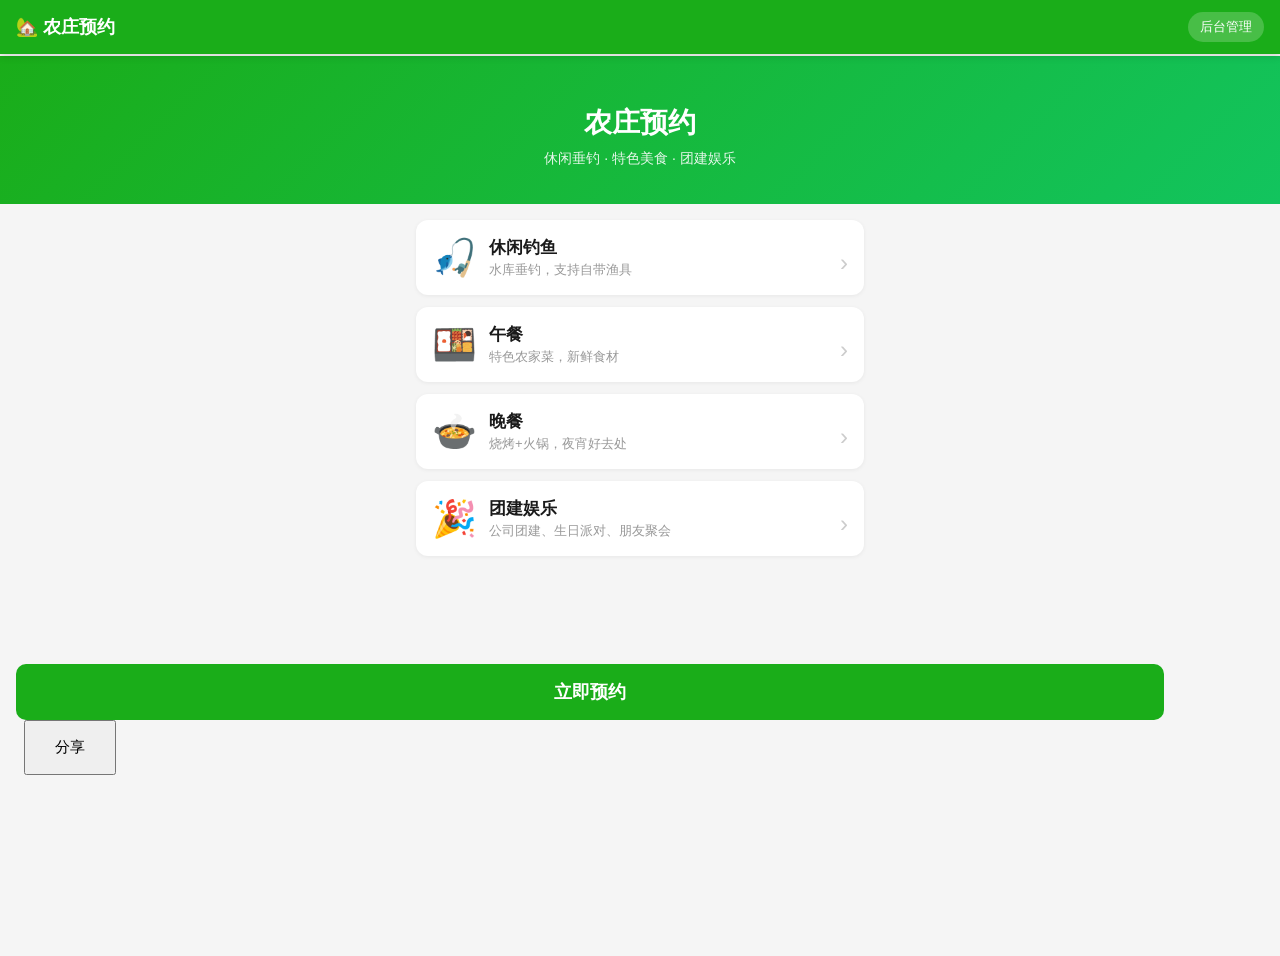
==== index.html @ 9e1952f4 "Add files via upload" ====
<!DOCTYPE html>
<html lang="zh-CN">
<head>
<meta charset="UTF-8">
<meta name="viewport" content="width=device-width,initial-scale=1,maximum-scale=1,user-scalable=no">
<title>农庄预约</title>
<link rel="stylesheet" href="css/style.css">
</head>
<body>

<!-- 导航栏 -->
<nav class="navbar">
  <div class="nav-title">🏡 农庄预约</div>
  <div class="nav-right">
    <button class="nav-btn" onclick="location.href='admin.html'">后台管理</button>
  </div>
</nav>

<!-- Hero -->
<div class="hero">
  <h1>农庄预约</h1>
  <p>休闲垂钓 · 特色美食 · 团建娱乐</p>
</div>

<div class="container" id="serviceList">
  <!-- 服务卡片由 JS 动态生成 -->
</div>

<!-- 底部预约按钮 + 分享按钮 -->
<div style="padding:16px;" id="bookBtnWrap">
  <button class="btn-primary" style="font-size:18px;padding:16px 0;width:calc(100% - 100px);" onclick="location.href='booking.html'">立即预约</button>
  <button class="btn-secondary" style="font-size:15px;padding:16px 0;width:92px;margin-left:8px;" onclick="sharePage()">分享</button>
</div>

<!-- 分享弹窗 -->
<div id="shareModal" style="display:none;position:fixed;inset:0;background:rgba(0,0,0,0.5);z-index:999;align-items:center;justify-content:center;">
  <div style="background:#fff;border-radius:16px;padding:24px;max-width:380px;width:90%;position:relative;">
    <div style="font-size:17px;font-weight:700;margin-bottom:16px;">分享给朋友</div>
    <div style="margin-bottom:12px;">
      <div style="font-size:13px;color:#999;margin-bottom:6px;">复制链接发给朋友，打开即可预约</div>
      <input id="shareUrlInput" type="text" style="width:100%;padding:10px 12px;border:1px solid #e0e0e0;border-radius:8px;font-size:13px;box-sizing:border-box;" readonly>
    </div>
    <button class="btn-primary" style="width:100%;margin-bottom:8px;" onclick="copyShareUrl()">复制链接</button>
    <button class="btn-secondary" style="width:100%;" onclick="document.getElementById('shareModal').style.display='none'">取消</button>
  </div>
</div>

<!-- 图片预览遮罩 -->
<div class="img-preview-mask" id="imgPreviewMask" style="display:none;" onclick="closeImagePreview()">
  <img id="imgPreviewImg" src="" alt="预览">
</div>

<script src="js/data.js"></script>
<script>
(function(){
  const services = getServices();
  const container = document.getElementById('serviceList');

  // 处理服务数据：提取菜品图片
  const processed = services.map(function(svc) {
    const dishImages = [];
    const allDishImgUrls = [];
    if (svc.menuCategories && svc.menuCategories.length > 0) {
      svc.menuCategories.forEach(function(cat) {
        (cat.items || []).forEach(function(item) {
          if (item.image) {
            dishImages.push({ name: item.name, price: item.price, image: item.image });
            allDishImgUrls.push(item.image);
          }
        });
      });
    }
    return Object.assign({}, svc, {
      _dishImages: dishImages,
      _dishImgUrls: allDishImgUrls
    });
  });

  // 渲染卡片
  let html = '';
  processed.forEach(function(svc) {
    html += '<div class="card" onclick="goToBooking(\'' + svc.id + '\')">';

    // 卡片头部
    html += '<div class="card-left">';
    html += '  <span class="card-icon">' + (svc.icon || '📌') + '</span>';
    html += '  <div class="card-info">';
    html += '    <span class="card-name">' + svc.name + '</span>';
    html += '    <span class="card-desc">' + (svc.desc || '') + '</span>';
    html += '  </div>';
    html += '</div>';
    html += '<span class="card-arrow">›</span>';

    // 场地图片（服务图片）
    if (svc.images && svc.images.length > 0) {
      html += '<div class="card-img-section" onclick="event.stopPropagation()">';
      html += '  <div class="img-section-title">场地图片</div>';
      html += '  <div class="card-img-scroll">';
      html += '    <div class="card-img-list">';
      svc.images.forEach(function(imgUrl) {
        const escaped = imgUrl.replace(/"/g, '&quot;');
        html += '<img class="card-img" src="' + imgUrl + '" alt="场地图片" onclick="event.stopPropagation();previewImage(' + "'" + escaped + "'," + JSON.stringify(svc.images).replace(/"/g, '&quot;') + ')">';
      });
      html += '    </div>';
      html += '  </div>';
      html += '</div>';
    }

    // 菜品图片
    if (svc._dishImages && svc._dishImages.length > 0) {
      html += '<div class="card-dish-section" onclick="event.stopPropagation()">';
      html += '  <div class="card-dish-label">推荐菜品</div>';
      html += '  <div class="card-dish-scroll">';
      html += '    <div class="card-dish-list">';
      svc._dishImages.forEach(function(dish) {
        const escapedUrl = dish.image.replace(/"/g, '&quot;');
        const escapedName = (dish.name || '').replace(/"/g, '&quot;');
        html += '<div class="card-dish-item">';
        html += '  <img class="card-dish-img" src="' + dish.image + '" alt="' + escapedName + '" onclick="event.stopPropagation();previewImage(' + "'" + escapedUrl + "'," + JSON.stringify(svc._dishImgUrls).replace(/"/g, '&quot;') + ')">';
        html += '  <span class="card-dish-name">' + (dish.name || '') + '</span>';
        html += '  <span class="card-dish-price">¥' + (dish.price || 0) + '</span>';
        html += '</div>';
      });
      html += '    </div>';
      html += '  </div>';
      html += '</div>';
    }

    html += '</div>'; // .card
  });

  container.innerHTML = html || '<p style="text-align:center;color:#999;padding:40px 0;">暂无服务，请在后台管理中添加</p>';
})();

function goToBooking(serviceId) {
  localStorage.setItem('preSelectService', serviceId);
  location.href = 'booking.html';
}

// 分享功能
function sharePage() {
  var baseUrl = location.origin + location.pathname.replace(/index\.html$/, '') + 'booking.html';
  var services = getServices();
  var ids = services.map(function(s) { return s.id; }).join(',');
  var shareUrl = baseUrl + '?services=' + encodeURIComponent(ids) + '&share=1';
  document.getElementById('shareUrlInput').value = shareUrl;
  document.getElementById('shareModal').style.display = 'flex';
}
function copyShareUrl() {
  var input = document.getElementById('shareUrlInput');
  input.select();
  document.execCommand('copy');
  alert('链接已复制，发给朋友即可预约！');
}

function previewImage(current, urls) {
  const mask = document.getElementById('imgPreviewMask');
  const img = document.getElementById('imgPreviewImg');
  img.src = current;
  mask.style.display = 'flex';
}
function closeImagePreview() {
  document.getElementById('imgPreviewMask').style.display = 'none';
}
</script>
</body>
</html>
---- css/style.css ----
/* ===== 全局样式 ===== */
* { margin: 0; padding: 0; box-sizing: border-box; }
body {
  font-family: -apple-system, BlinkMacSystemFont, 'Segoe UI', Roboto, 'PingFang SC', 'Microsoft YaHei', sans-serif;
  background: #f5f5f5;
  color: #333;
  min-height: 100vh;
}

/* ===== 导航栏 ===== */
.navbar {
  position: fixed; top: 0; left: 0; right: 0; z-index: 100;
  background: #1aad19; color: #fff;
  display: flex; align-items: center; justify-content: space-between;
  padding: 12px 16px; padding-top: calc(12px + env(safe-area-inset-top, 0px));
  box-shadow: 0 2px 8px rgba(0,0,0,0.15);
}
.navbar .nav-title { font-size: 18px; font-weight: 700; }
.navbar .nav-right { display: flex; gap: 12px; }
.navbar .nav-btn {
  background: rgba(255,255,255,0.2); border: none; color: #fff;
  padding: 6px 12px; border-radius: 16px; font-size: 13px; cursor: pointer;
}
.navbar .nav-btn:hover { background: rgba(255,255,255,0.35); }

/* ===== Hero ===== */
.hero {
  margin-top: 56px;
  background: linear-gradient(135deg, #1aad19, #12c45e);
  padding: 48px 20px 36px; color: #fff; text-align: center;
}
.hero h1 { font-size: 28px; font-weight: 800; margin-bottom: 8px; }
.hero p { font-size: 14px; opacity: 0.9; }

/* ===== 主容器 ===== */
.container { padding: 16px; padding-bottom: 80px; max-width: 480px; margin: 0 auto; }

/* ===== 服务卡片 ===== */
.card {
  background: #fff; border-radius: 12px;
  padding: 16px; margin-bottom: 12px;
  box-shadow: 0 1px 4px rgba(0,0,0,0.06);
  cursor: pointer; transition: box-shadow 0.2s;
}
.card:hover { box-shadow: 0 4px 12px rgba(0,0,0,0.1); }
.card-left { display: flex; align-items: center; gap: 12px; }
.card-icon { font-size: 36px; }
.card-name { font-size: 17px; font-weight: 700; color: #1a1a1a; display: block; }
.card-desc { font-size: 13px; color: #999; display: block; margin-top: 2px; }
.card-arrow { float: right; font-size: 24px; color: #ccc; margin-top: -30px; }

/* 服务图片（场地图片） */
.card-img-section {
  margin-top: 12px; padding-top: 12px;
  border-top: 1px solid #f0f0f0;
}
.img-section-title { font-size: 13px; color: #999; font-weight: 600; margin-bottom: 8px; }
.card-img-scroll { overflow-x: auto; -webkit-overflow-scrolling: touch; }
.card-img-list { display: flex; gap: 10px; padding: 4px 0 8px 0; }
.card-img {
  width: 160px; height: 120px; border-radius: 8px;
  flex-shrink: 0; object-fit: cover;
  box-shadow: 0 2px 8px rgba(0,0,0,0.08); cursor: pointer;
}

/* 菜品图片 */
.card-dish-section {
  margin-top: 10px; padding-top: 10px;
  border-top: 1px solid #f0f0f0;
}
.card-dish-label { font-size: 13px; color: #999; font-weight: 600; margin-bottom: 8px; }
.card-dish-scroll { overflow-x: auto; -webkit-overflow-scrolling: touch; }
.card-dish-list { display: flex; gap: 12px; padding: 4px 0; }
.card-dish-item {
  display: flex; flex-direction: column; align-items: center;
  width: 90px; flex-shrink: 0;
}
.card-dish-img {
  width: 90px; height: 90px; border-radius: 8px;
  object-fit: cover; cursor: pointer;
}
.card-dish-name {
  font-size: 12px; color: #333; margin-top: 4px;
  text-align: center; overflow: hidden; text-overflow: ellipsis;
  white-space: nowrap; max-width: 90px;
}
.card-dish-price { font-size: 12px; color: #ff6b6b; font-weight: 700; }

/* ===== 按钮 ===== */
.btn-primary {
  background: #1aad19; color: #fff; border: none;
  border-radius: 10px; font-size: 16px; font-weight: 700;
  padding: 14px 0; width: 100%; cursor: pointer; transition: background 0.2s;
}
.btn-primary:hover { background: #159a14; }
.btn-primary:disabled { background: #ccc; cursor: not-allowed; }

.btn-outline {
  background: #fff; color: #1aad19;
  border: 1.5px solid #1aad19;
  border-radius: 10px; font-size: 14px; padding: 10px 0; width: 100%;
  cursor: pointer;
}
.btn-outline:hover { background: #f0faf0; }

/* ===== 预约页面 ===== */
.section-title {
  font-size: 15px; font-weight: 700; color: #333;
  margin-bottom: 12px;
}
.form-group { margin-bottom: 16px; }
.form-group label {
  display: block; font-size: 13px; color: #666;
  margin-bottom: 6px; font-weight: 600;
}
.form-group label.required::before {
  content: '*'; color: #ff4d4f; margin-right: 4px;
}
.form-group input, .form-group select {
  width: 100%; padding: 10px 12px;
  border: 1px solid #e0e0e0; border-radius: 8px;
  font-size: 14px; outline: none; transition: border 0.2s;
}
.form-group input:focus, .form-group select:focus { border-color: #1aad19; }

/* 日历 */
.calendar-card { background: #fff; border-radius: 12px; padding: 16px; margin-bottom: 12px; box-shadow: 0 1px 4px rgba(0,0,0,0.06); }
.month-nav { display: flex; align-items: center; justify-content: center; gap: 20px; margin-bottom: 12px; }
.month-btn {
  width: 32px; height: 32px; border-radius: 50%;
  background: #f5f5f5; border: none; font-size: 18px;
  cursor: pointer; display: flex; align-items: center; justify-content: center;
}
.month-btn:hover { background: #e8e8e8; }
.month-text { font-size: 15px; font-weight: 700; }
.week-row { display: grid; grid-template-columns: repeat(7, 1fr); margin-bottom: 4px; }
.week-cell { text-align: center; font-size: 12px; color: #999; padding: 4px 0; }
.days-grid { display: grid; grid-template-columns: repeat(7, 1fr); gap: 2px; }
.day-cell {
  aspect-ratio: 1; display: flex; align-items: center; justify-content: center;
  border-radius: 8px; font-size: 14px; cursor: pointer; transition: background 0.15s;
}
.day-cell:hover { background: #f0faf0; }
.day-cell.today { background: #e6f7e6; font-weight: 700; }
.day-cell.selected { background: #1aad19; color: #fff; font-weight: 700; }
.day-cell.disabled { color: #ddd; cursor: not-allowed; }
.day-cell.disabled:hover { background: transparent; }

/* 服务多选 */
.service-option {
  display: flex; align-items: center; justify-content: space-between;
  padding: 12px; background: #fff; border-radius: 10px;
  margin-bottom: 8px; cursor: pointer; border: 2px solid transparent;
  transition: border 0.15s, background 0.15s;
}
.service-option.active { border-color: #1aad19; background: #f0faf0; }
.option-left { display: flex; align-items: center; gap: 10px; }
.check-box {
  width: 22px; height: 22px; border-radius: 6px;
  border: 2px solid #ddd; display: flex; align-items: center; justify-content: center;
  transition: all 0.15s;
}
.service-option.active .check-box { background: #1aad19; border-color: #1aad19; }
.check-mark { color: #fff; font-size: 14px; font-weight: 700; }
.option-icon { font-size: 28px; }
.option-name { font-size: 15px; font-weight: 600; display: block; }
.option-desc { font-size: 12px; color: #999; display: block; margin-top: 2px; }
.option-right { font-size: 14px; color: #ff6b6b; font-weight: 600; }

/* 数量步进 */
.stepper { display: flex; align-items: center; gap: 0; }
.stepper-btn {
  width: 36px; height: 36px; border-radius: 8px;
  background: #f5f5f5; border: none; font-size: 20px;
  cursor: pointer; display: flex; align-items: center; justify-content: center;
}
.stepper-btn:hover { background: #e8e8e8; }
.stepper-input {
  width: 50px; text-align: center; font-size: 16px; font-weight: 700;
  border: none; background: transparent;
}

/* 价格明细 */
.price-detail { background: #fff; border-radius: 12px; padding: 16px; margin-bottom: 12px; box-shadow: 0 1px 4px rgba(0,0,0,0.06); }
.price-row { display: flex; justify-content: space-between; padding: 6px 0; font-size: 14px; color: #666; }
.price-total { display: flex; justify-content: space-between; padding-top: 10px; border-top: 1px solid #f0f0f0; margin-top: 6px; font-size: 16px; font-weight: 700; }
.total-price { color: #ff6b6b; font-size: 20px; }
.discount-amount { color: #52c41a; }

/* 图片预览遮罩 */
.img-preview-mask {
  position: fixed; top: 0; left: 0; right: 0; bottom: 0;
  background: rgba(0,0,0,0.9); z-index: 999;
  display: flex; align-items: center; justify-content: center;
  cursor: pointer;
}
.img-preview-mask img { max-width: 95%; max-height: 90%; object-fit: contain; border-radius: 8px; }

/* ===== 后台管理 ===== */
.admin-header {
  margin-top: 56px; padding: 20px 16px;
  background: linear-gradient(135deg, #1aad19, #12c45e); color: #fff;
}
.admin-header h2 { font-size: 22px; font-weight: 800; }
.admin-header p { font-size: 13px; opacity: 0.85; margin-top: 4px; }
.admin-tabs {
  display: flex; background: #fff; border-bottom: 2px solid #f0f0f0;
  position: sticky; top: 56px; z-index: 50;
}
.admin-tab {
  flex: 1; text-align: center; padding: 12px 0;
  font-size: 14px; font-weight: 600; color: #999; cursor: pointer;
  border-bottom: 2px solid transparent; transition: all 0.15s;
}
.admin-tab.active { color: #1aad19; border-bottom-color: #1aad19; }
.admin-tab:hover { color: #1aad19; }

/* 后台服务列表 */
.admin-service-card {
  background: #fff; border-radius: 12px; padding: 16px;
  margin-bottom: 12px; box-shadow: 0 1px 4px rgba(0,0,0,0.06);
}
.admin-service-card h4 { font-size: 16px; font-weight: 700; margin-bottom: 4px; }
.admin-service-card p { font-size: 13px; color: #999; margin-bottom: 10px; }
.admin-service-actions { display: flex; gap: 8px; }
.btn-sm {
  padding: 6px 14px; border-radius: 8px; font-size: 13px;
  border: none; cursor: pointer; font-weight: 600;
}
.btn-sm-edit { background: #e6f7e6; color: #1aad19; }
.btn-sm-edit:hover { background: #d0f0d0; }
.btn-sm-del { background: #fff0f0; color: #ff4d4f; }
.btn-sm-del:hover { background: #ffe0e0; }

/* 预订记录 */
.booking-card {
  background: #fff; border-radius: 12px; padding: 16px;
  margin-bottom: 12px; box-shadow: 0 1px 4px rgba(0,0,0,0.06);
}
.booking-card .bk-header { display: flex; justify-content: space-between; align-items: center; margin-bottom: 8px; }
.booking-card .bk-id { font-size: 12px; color: #999; }
.booking-card .bk-status {
  font-size: 12px; padding: 3px 10px; border-radius: 12px; font-weight: 600;
}
.booking-card .status-待付款 { background: #fff7e6; color: #fa8c16; }
.booking-card .status-已付款 { background: #e6f7e6; color: #52c41a; }
.booking-card .status-已取消 { background: #fff0f0; color: #ff4d4f; }
.booking-card .status-已完成 { background: #e6e6e6; color: #999; }
.booking-card .bk-detail { font-size: 13px; color: #666; line-height: 1.8; }
.booking-card .bk-actions { display: flex; gap: 8px; margin-top: 10px; }

/* ===== 弹窗 ===== */
.modal-mask {
  position: fixed; top: 0; left: 0; right: 0; bottom: 0;
  background: rgba(0,0,0,0.5); z-index: 200;
  display: flex; align-items: center; justify-content: center;
}
.modal-box {
  background: #fff; border-radius: 16px; padding: 24px;
  width: 90%; max-width: 420px; max-height: 85vh; overflow-y: auto;
}
.modal-title { font-size: 18px; font-weight: 700; margin-bottom: 16px; }
.modal-actions { display: flex; gap: 10px; margin-top: 20px; }
.modal-actions .btn-primary { flex: 1; }
.modal-actions .btn-outline { flex: 1; }

/* 图片上传 */
.img-upload-area {
  width: 100%; min-height: 80px;
  border: 2px dashed #ddd; border-radius: 10px;
  display: flex; align-items: center; justify-content: center;
  flex-wrap: wrap; gap: 8px; padding: 12px; cursor: pointer;
  transition: border 0.2s;
}
.img-upload-area:hover { border-color: #1aad19; }
.img-upload-add { font-size: 28px; color: #ccc; }
.img-thumb {
  width: 72px; height: 72px; border-radius: 8px;
  object-fit: cover; position: relative;
}
.img-thumb-wrap { position: relative; display: inline-block; }
.img-thumb-del {
  position: absolute; top: -6px; right: -6px;
  width: 20px; height: 20px; border-radius: 50%;
  background: #ff4d4f; color: #fff; border: none;
  font-size: 12px; cursor: pointer; display: flex;
  align-items: center; justify-content: center;
}

/* ===== 响应式 ===== */
@media (max-width: 500px) {
  .container { padding: 12px; }
  .hero h1 { font-size: 22px; }
  .card-img { width: 130px; height: 100px; }
}
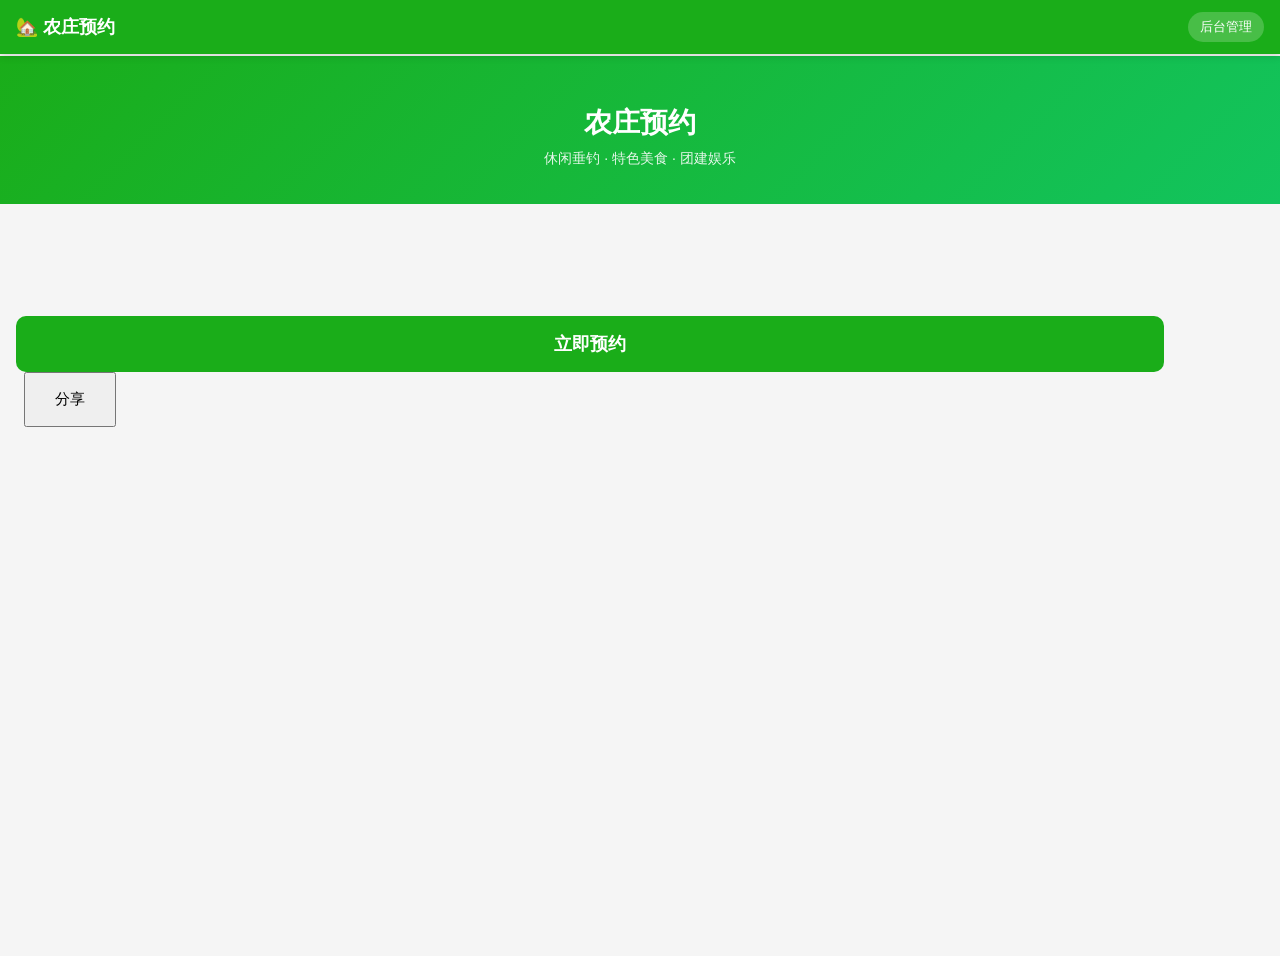
==== commit 3bd6ed42: "update index.html" ====
--- a/index.html
+++ b/index.html
@@ -52,8 +52,14 @@
 
 <script src="js/data.js"></script>
 <script>
-(function(){
-  const services = getServices();
+// 首次加载自动从云端拉取最新数据
+loadFromCloud(function(ok) {
+  if (ok) renderPage();
+  else renderPage();
+});
+
+function renderPage() {
+  var services = getServices();
   const container = document.getElementById('serviceList');
 
   // 处理服务数据：提取菜品图片
@@ -130,7 +136,7 @@
   });
 
   container.innerHTML = html || '<p style="text-align:center;color:#999;padding:40px 0;">暂无服务，请在后台管理中添加</p>';
-})();
+}
 
 function goToBooking(serviceId) {
   localStorage.setItem('preSelectService', serviceId);
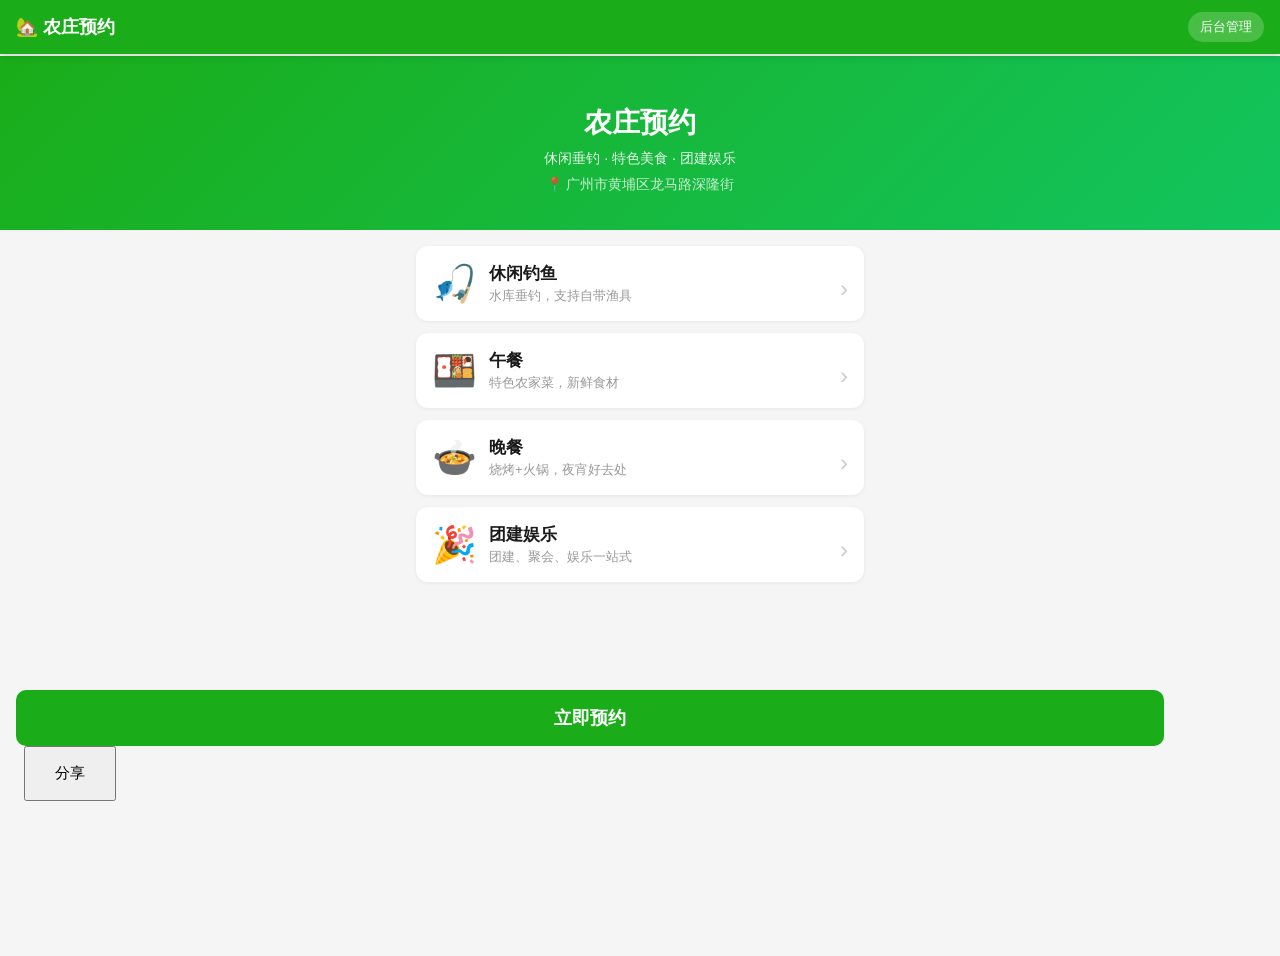
==== commit ca7662eb: "Add address to homepage" ====
--- a/index.html
+++ b/index.html
@@ -20,6 +20,7 @@
 <div class="hero">
   <h1>农庄预约</h1>
   <p>休闲垂钓 · 特色美食 · 团建娱乐</p>
+  <p style="font-size:14px;color:rgba(255,255,255,0.85);margin-top:8px;">📍 广州市黄埔区龙马路深隆街</p>
 </div>
 
 <div class="container" id="serviceList">
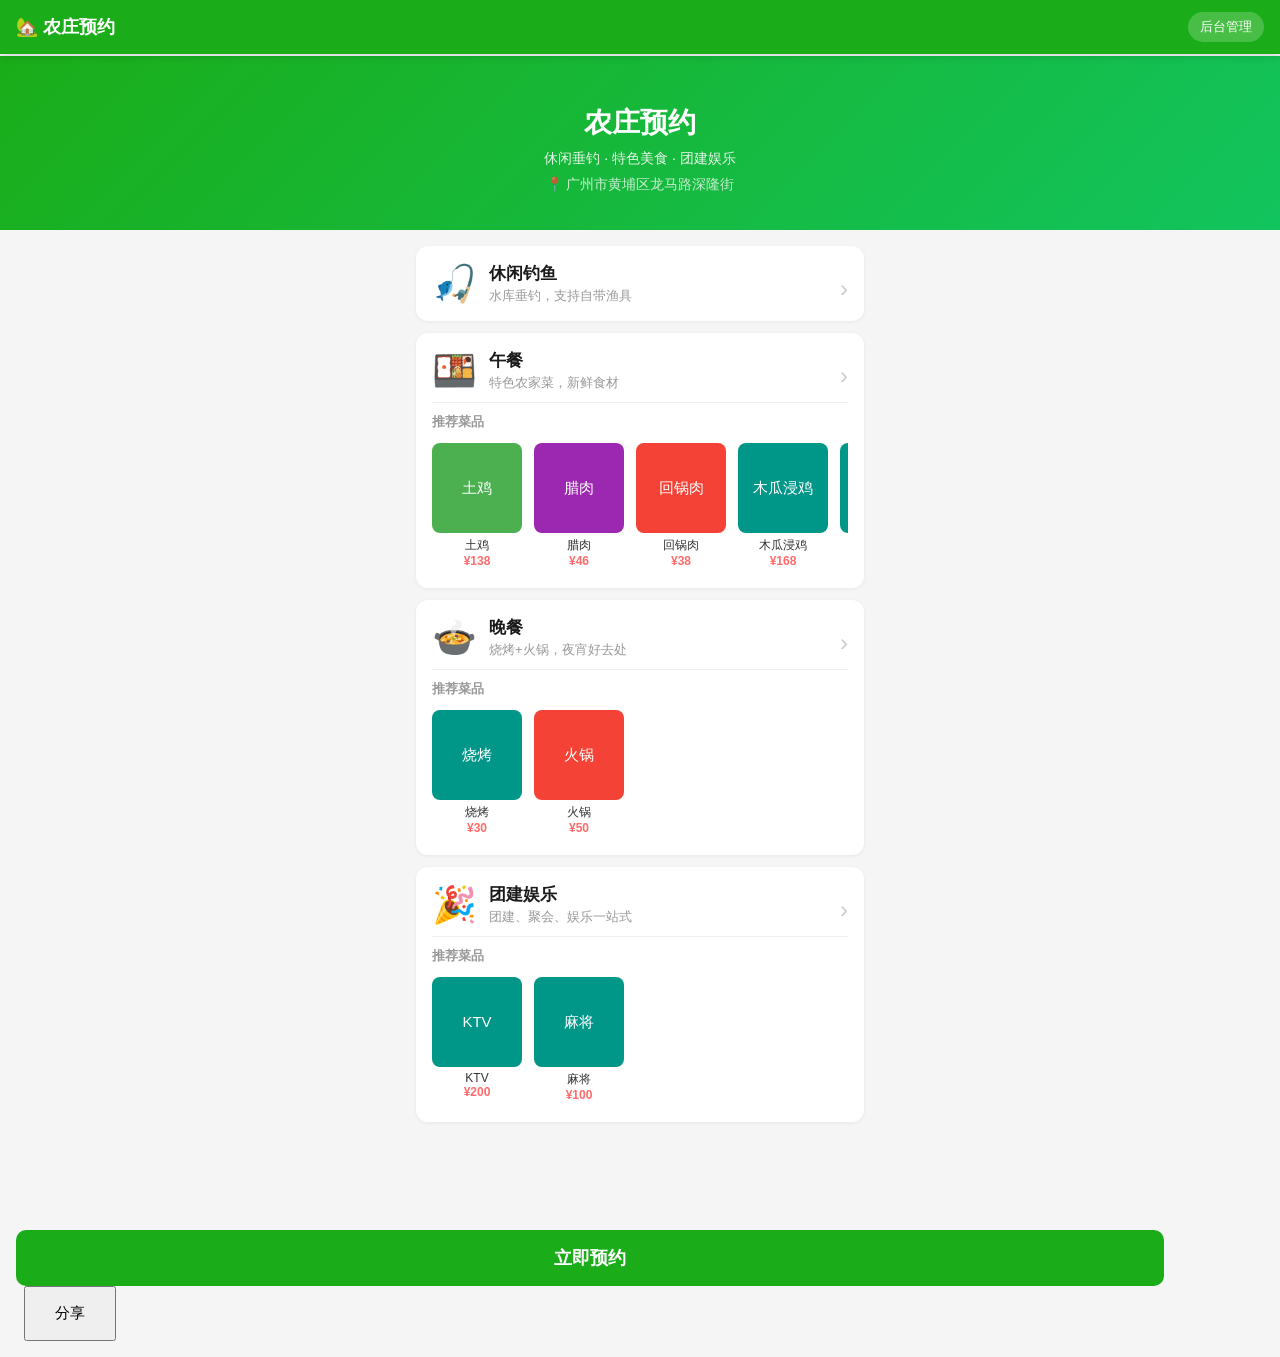
==== commit c04d33b9: "Call initPlaceholderImages() on page load" ====
--- a/index.html
+++ b/index.html
@@ -55,8 +55,8 @@
 <script>
 // 首次加载自动从云端拉取最新数据
 loadFromCloud(function(ok) {
-  if (ok) renderPage();
-  else renderPage();
+  initPlaceholderImages();
+  renderPage();
 });
 
 function renderPage() {
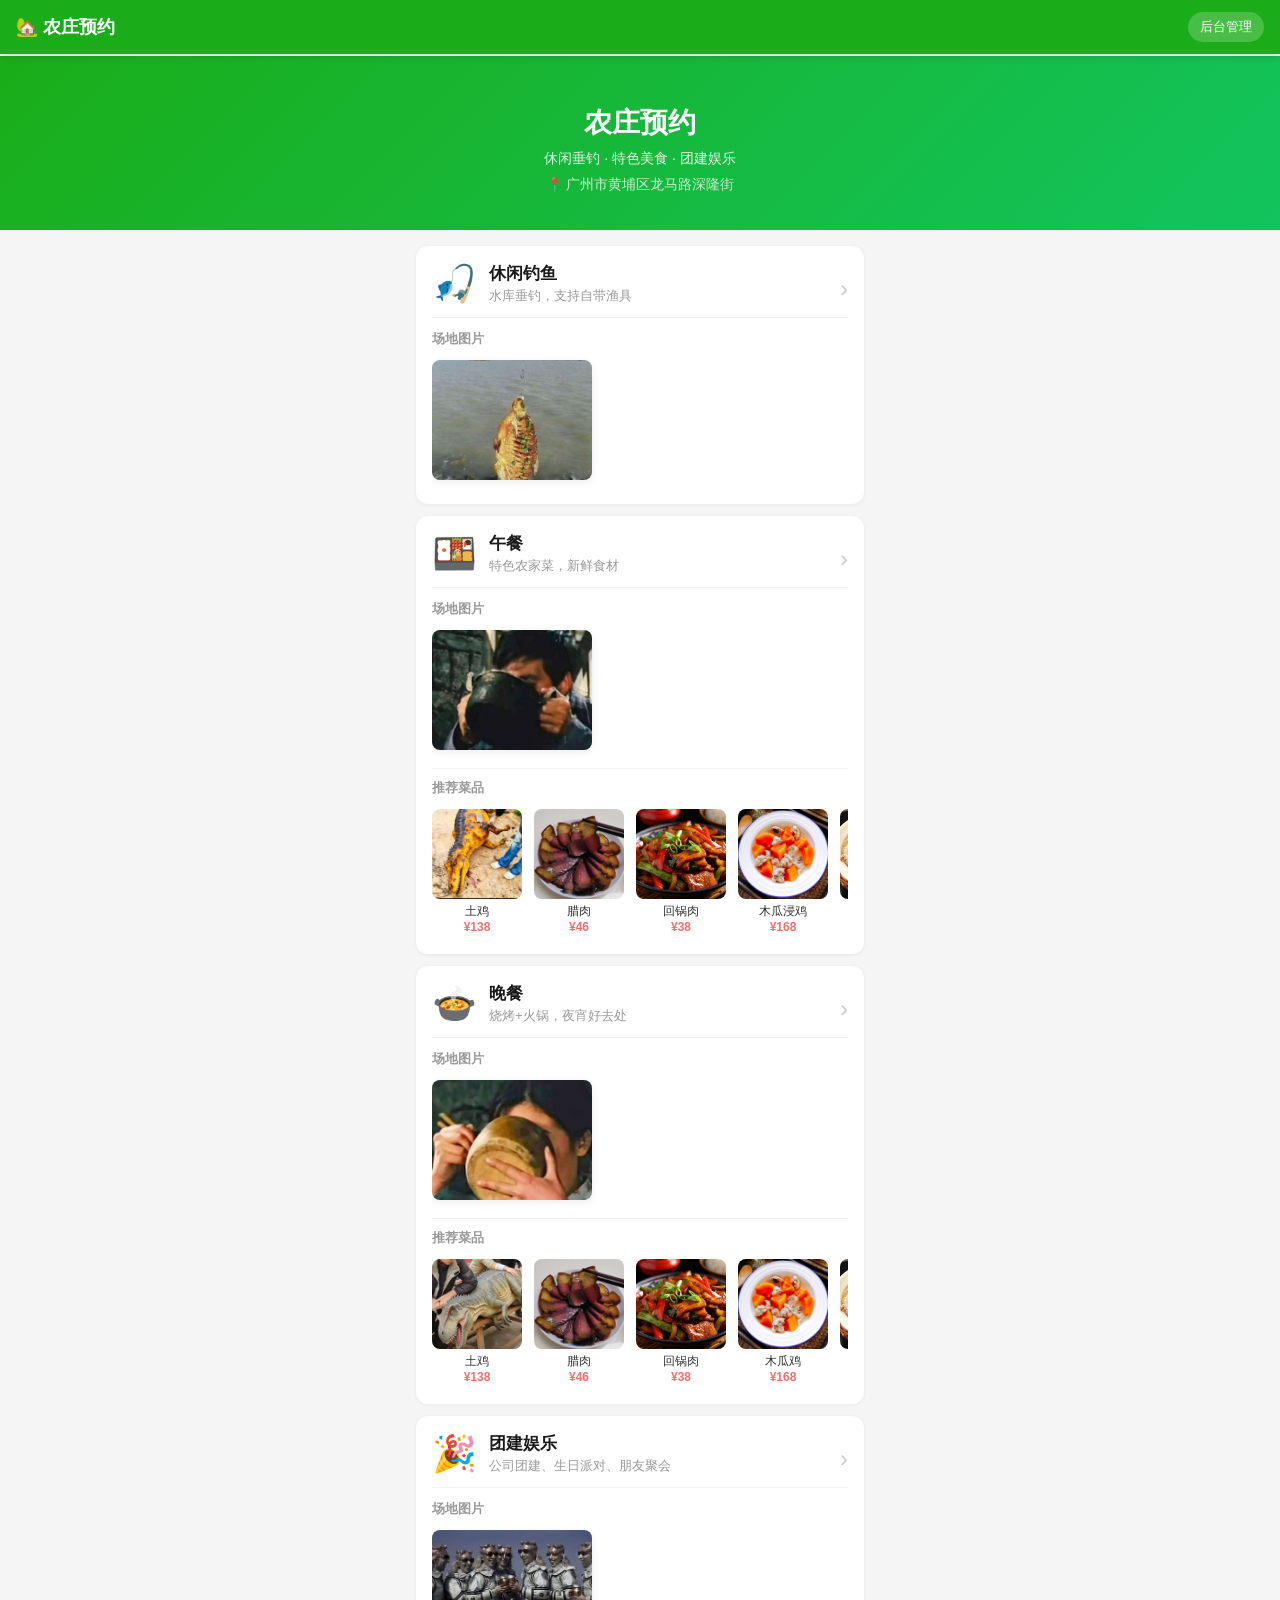
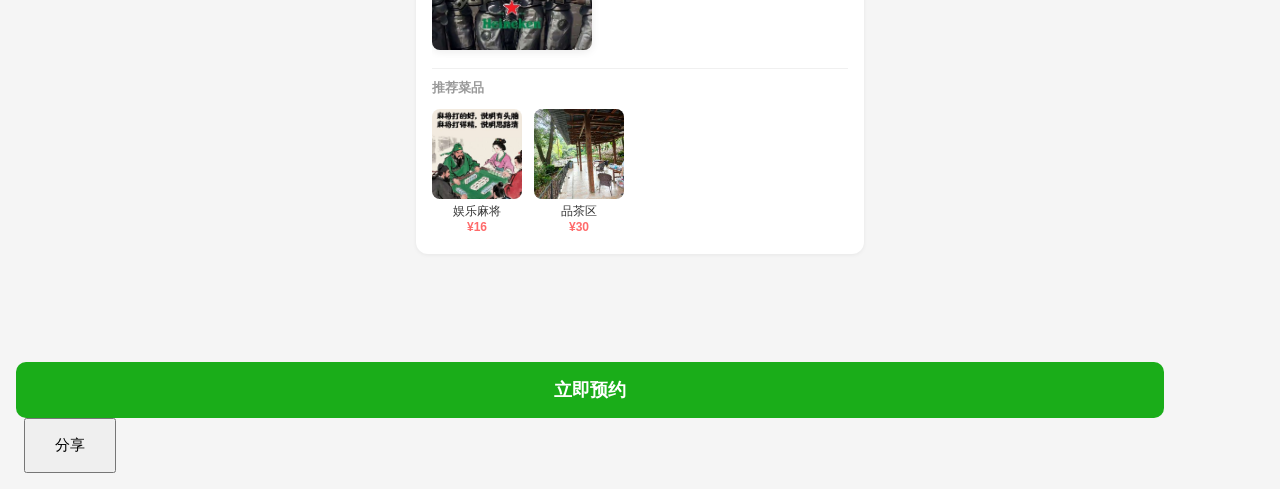
==== commit 9167e65b: "Update index.html" ====
--- a/index.html
+++ b/index.html
@@ -55,7 +55,6 @@
 <script>
 // 首次加载自动从云端拉取最新数据
 loadFromCloud(function(ok) {
-  initPlaceholderImages();
   renderPage();
 });
 
